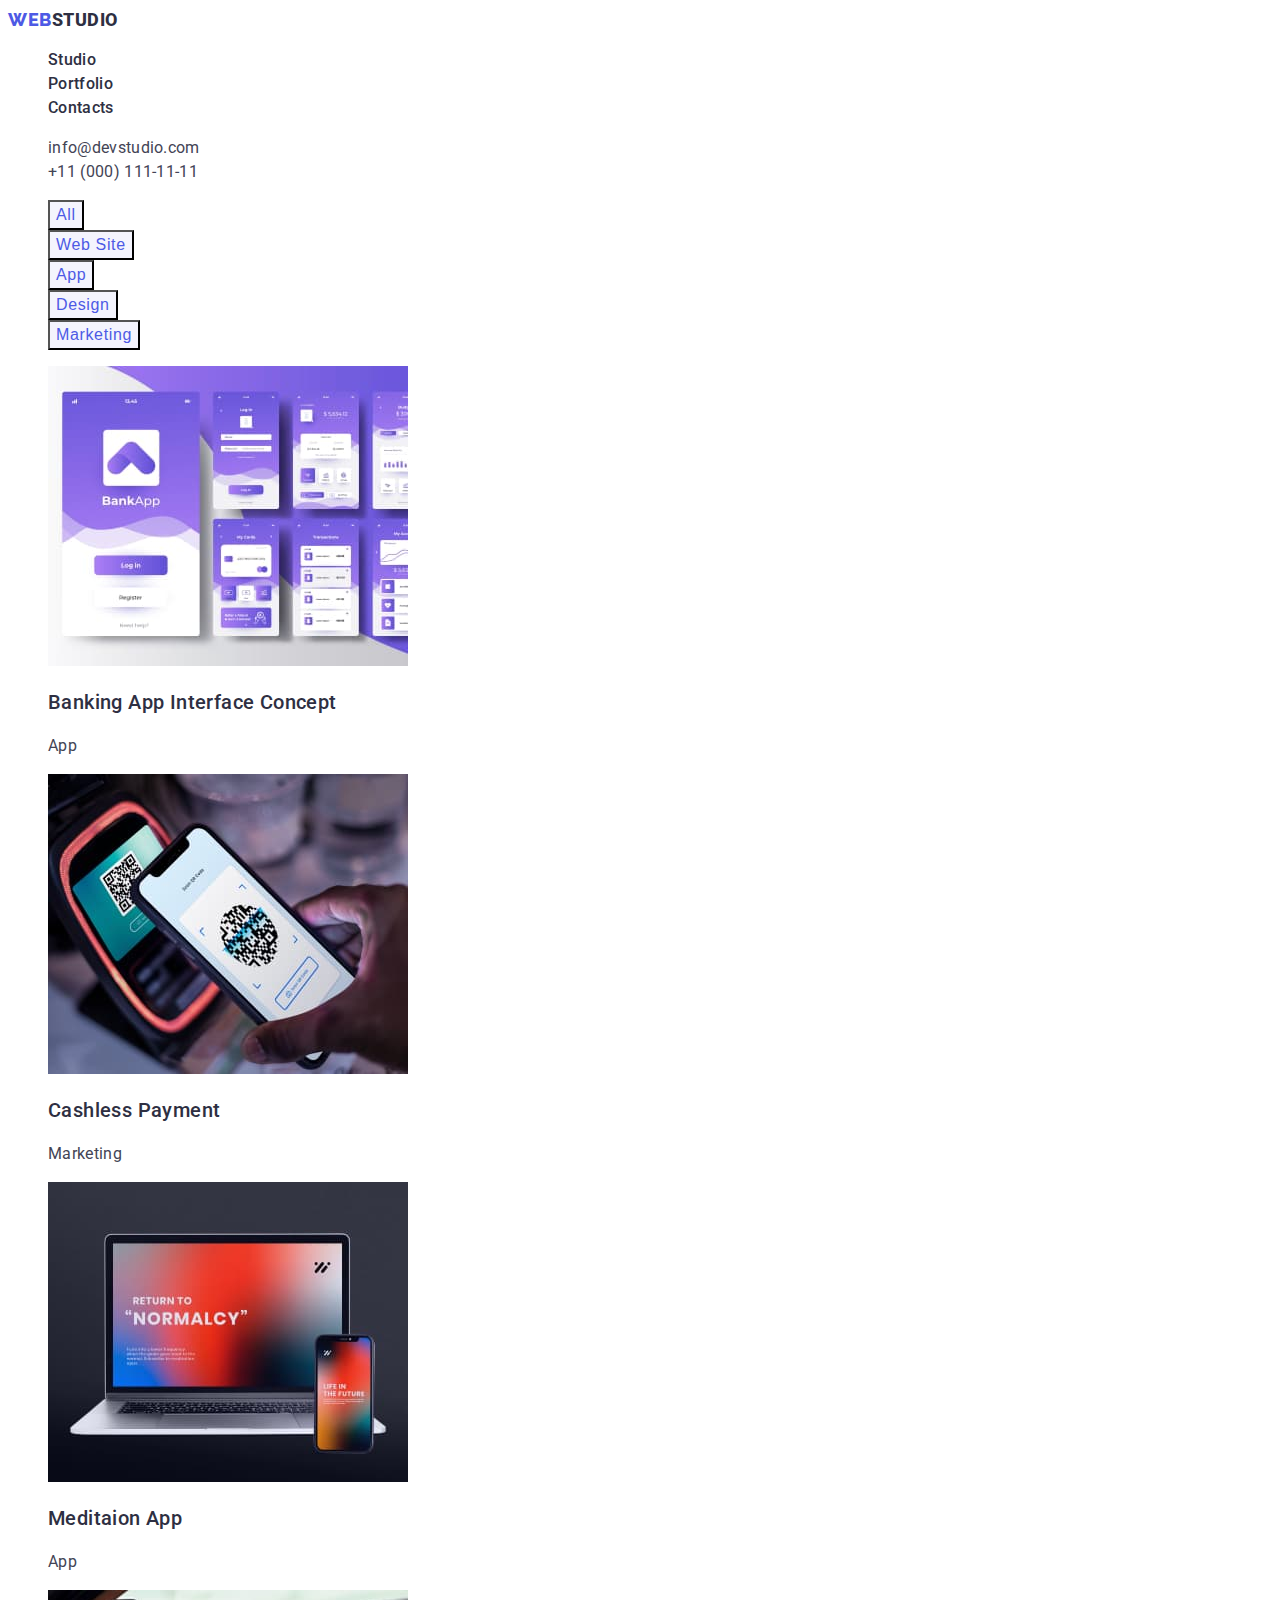
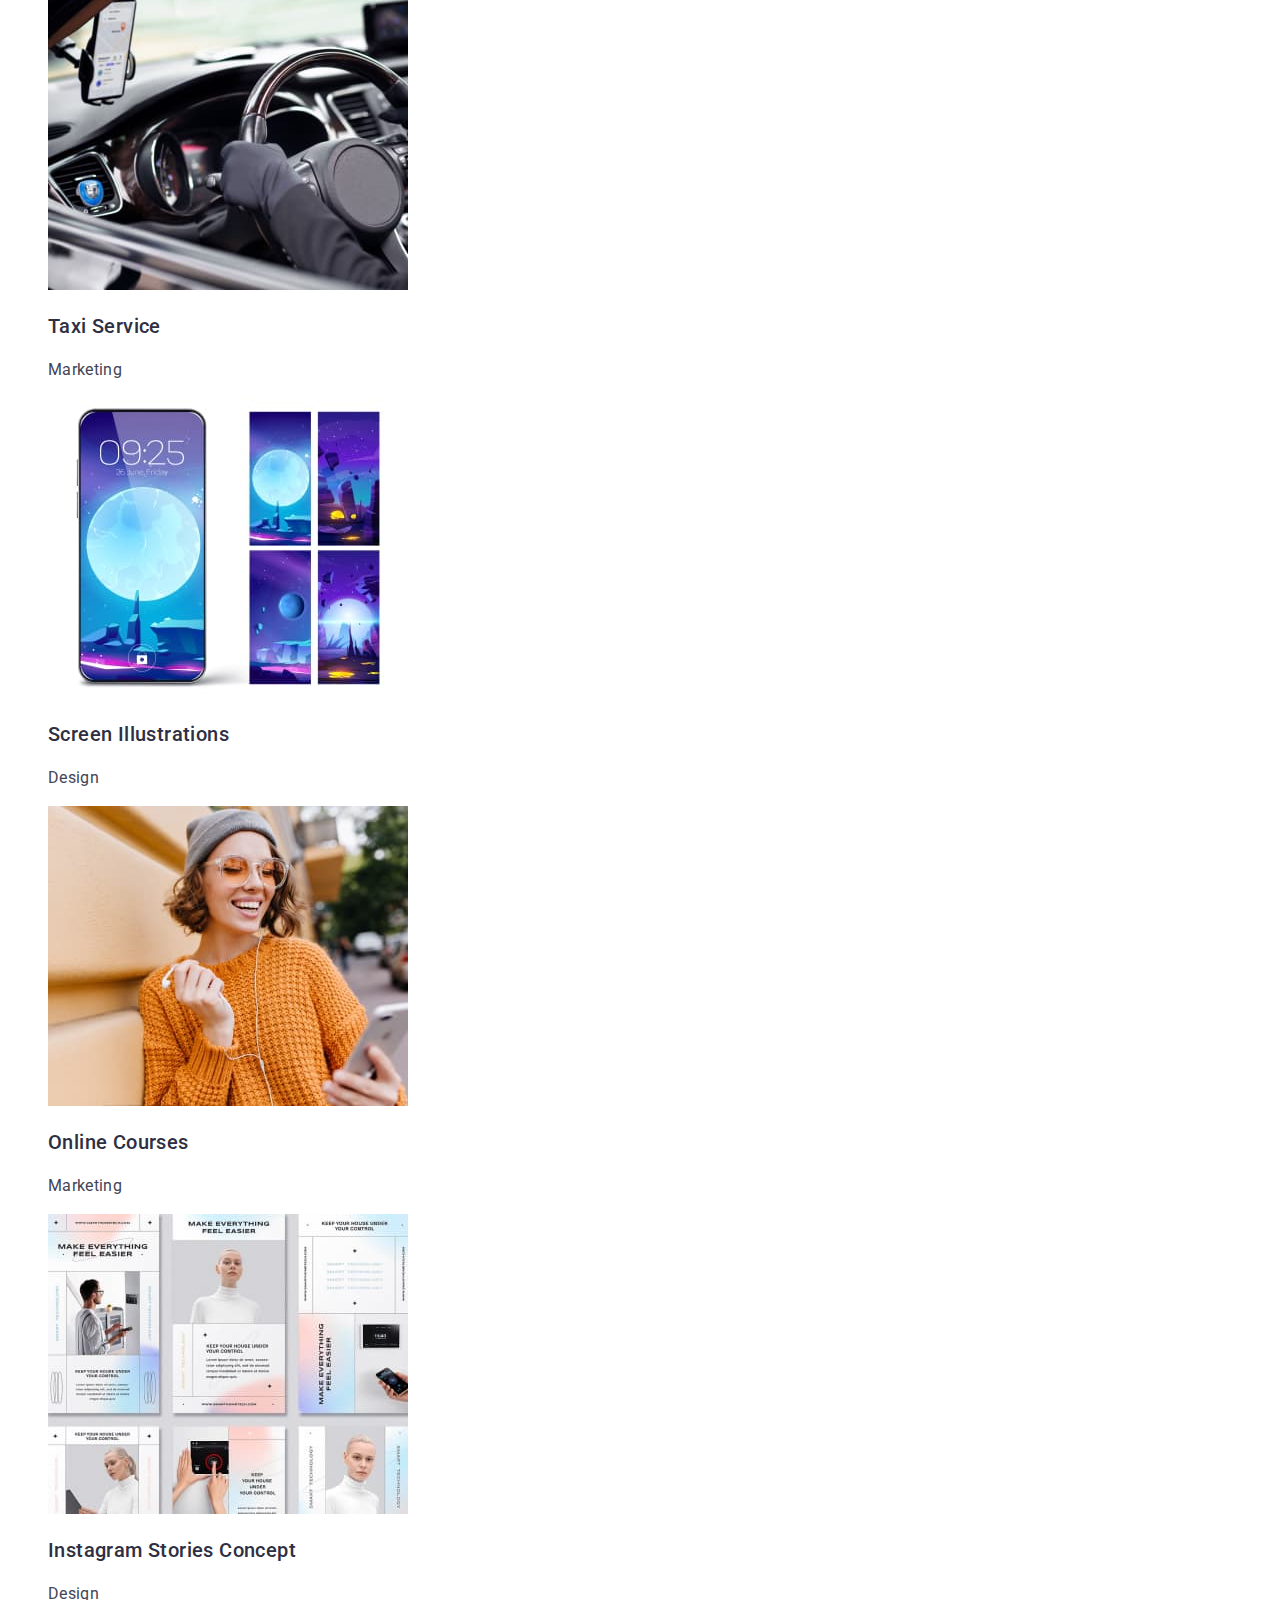
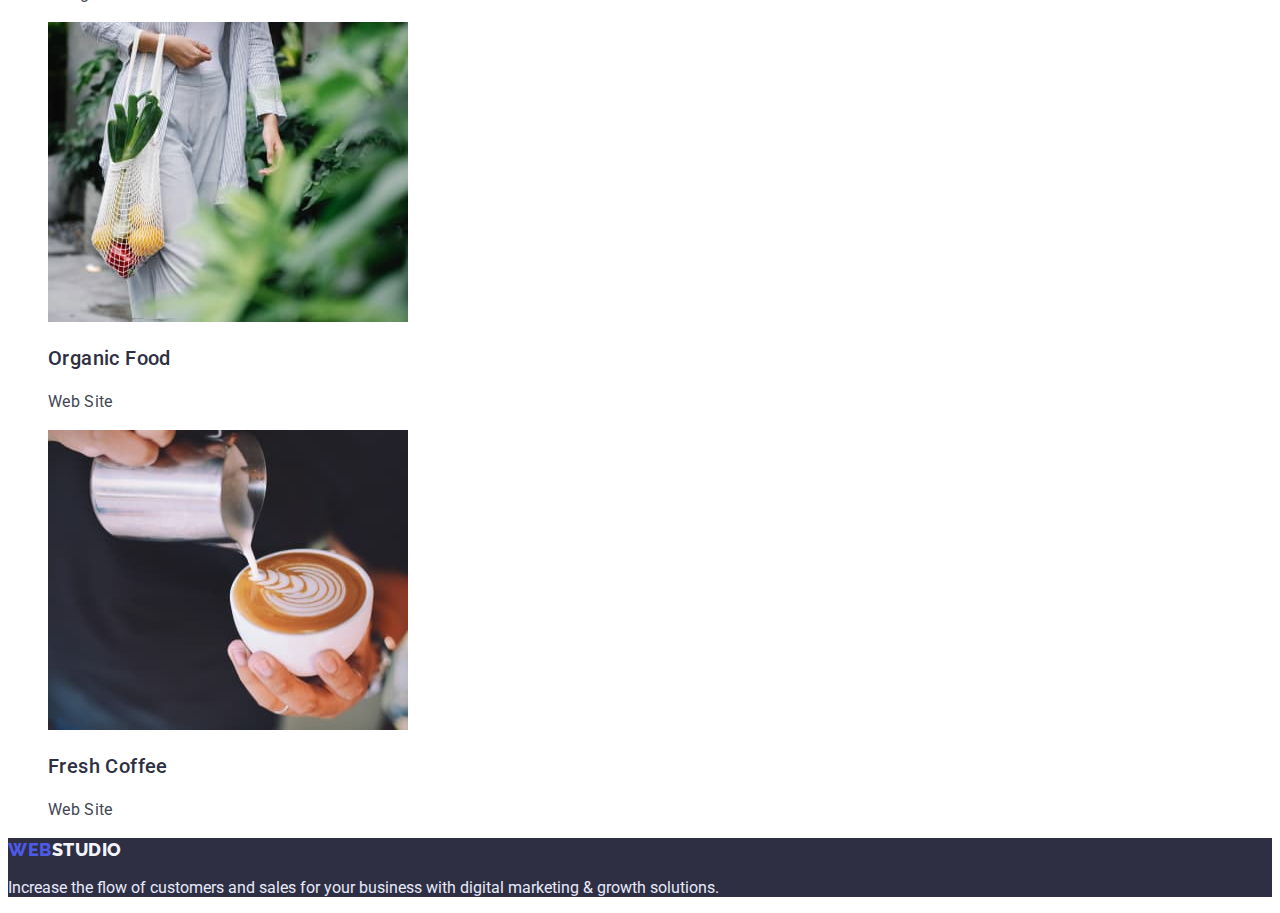
==== portfolio.html @ 6b4cdd66 "Initial commit" ====
<!DOCTYPE html>
<html lang="en">
  <head>
    <meta charset="UTF-8" />
    <meta http-equiv="X-UA-Compatible" content="IE=edge" />
    <meta name="viewport" content="width=device-width, initial-scale=1.0" />
    <title>WebStudio</title>
    <link rel="preconnect" href="https://fonts.googleapis.com" />
    <link rel="preconnect" href="https://fonts.gstatic.com" crossorigin />
    <link
      href="https://fonts.googleapis.com/css2?family=Raleway:wght@800&family=Roboto:wght@400;500;700;900&display=swap"
      rel="stylesheet"
    />
    <link rel="stylesheet" href="./css/styles.css" />
  </head>
  <body>
    <header class="main-header">
      <nav class="main-nav">
        <a class="link logo" href="./index.html">
          <span class="logo-part">Web</span>Studio</a
        >
        <ul class="menu list">
          <li class="menu-item">
            <a class="link menu-link" href="./index.html">Studio</a>
          </li>
          <li class="menu-item">
            <a class="link menu-link" href="./portfolio.html">Portfolio</a>
          </li>
          <li class="menu-item">
            <a class="link menu-link" href="">Contacts</a>
          </li>
        </ul>
      </nav>
      <address>
        <ul class="list">
          <li>
            <a class="link contact" href="mailto:info@devstudio.com"
              >info@devstudio.com</a
            >
          </li>
          <li>
            <a class="link contact" href="tel:+110001111111"
              >+11 (000) 111-11-11</a
            >
          </li>
        </ul>
      </address>
    </header>
    <main>
      <section>
        <h1 class="visually-hidden">Portfolio</h1>
        <ul class="list">
          <li><button class="portfolio-btn" type="button">All</button></li>
          <li><button class="portfolio-btn" type="button">Web Site</button></li>
          <li><button class="portfolio-btn" type="button">App</button></li>
          <li><button class="portfolio-btn" type="button">Design</button></li>
          <li>
            <button class="portfolio-btn" type="button">Marketing</button>
          </li>
        </ul>
        <ul class="list">
          <li>
            <img
              src="./images/bank.jpg"
              alt="Banking app"
              width="360"
              height="300"
            />
            <h3 class="title">Banking App Interface Concept</h3>
            <p class="description">App</p>
          </li>
          <li>
            <img
              src="./images/cash.jpg"
              alt="Smartphone in hand"
              width="360"
              height="300"
            />
            <h3 class="title">Cashless Payment</h3>
            <p class="description">Marketing</p>
          </li>
          <li>
            <img
              src="./images/meditation.jpg"
              alt="laptop and smartphone"
              width="360"
              height="300"
            />
            <h3 class="title">Meditaion App</h3>
            <p class="description">App</p>
          </li>
          <li>
            <img src="./images/taxi.jpg" alt="Taxi" width="360" height="300" />
            <h3 class="title">Taxi Service</h3>
            <p class="description">Marketing</p>
          </li>
          <li>
            <img
              src="./images/screen.jpg"
              alt="sceen smartphone"
              width="360"
              height="300"
            />
            <h3 class="title">Screen Illustrations</h3>
            <p class="description">Design</p>
          </li>
          <li>
            <img
              src="./images/online.jpg"
              alt="girl with a smartphone"
              width="360"
              height="300"
            />
            <h3 class="title">Online Courses</h3>
            <p class="description">Marketing</p>
          </li>
          <li>
            <img
              src="./images/insta.jpg"
              alt="stories Instagram"
              width="360"
              height="300"
            />
            <h3 class="title">Instagram Stories Concept</h3>
            <p class="description">Design</p>
          </li>
          <li>
            <img
              src="./images/food.jpg"
              alt="vegetables in a bag"
              width="360"
              height="300"
            />
            <h3 class="title">Organic Food</h3>
            <p class="description">Web Site</p>
          </li>
          <li>
            <img
              src="./images/coffee.jpg"
              alt="cup of coffee"
              width="360"
              height="300"
            />
            <h3 class="title">Fresh Coffee</h3>
            <p class="description">Web Site</p>
          </li>
        </ul>
      </section>
    </main>
    <footer class="footer">
      <a class="link logo-footer" href="./index.html"
        ><span class="logo-part">Web</span>Studio</a
      >
      <p class="footer-description">
        Increase the flow of customers and sales for your business with digital
        marketing & growth solutions.
      </p>
    </footer>
  </body>
</html>
---- css/styles.css ----
:root {
  --accent-color: #404bbf;
  --praimary-text-color: #2e2f42;
  --secondary-text-color: #434455;
}

.link {
  text-decoration: none;
}
.list {
  list-style: none;
}

body {
  font-family: "Roboto", sans-serif;
  color: #2e2f42;
}

.logo-part {
  font-family: "Raleway", sans-serif;
  font-weight: 800;
  font-size: 18px;
  line-height: 1.33;
  letter-spacing: 0.03em;
  text-transform: uppercase;
  color: #4d5ae5;
}
.logo {
  font-weight: 800;
  font-size: 18px;
  line-height: 1.33;
  letter-spacing: 0.03em;
  text-transform: uppercase;
  color: var(--praimary-text-color);
}
.menu-link {
  font-weight: 500;
  font-size: 16px;
  line-height: 1.5;
  letter-spacing: 0.02em;
  color: var(--praimary-text-color);
}
.contact {
  font-style: normal;
  font-size: 16px;
  line-height: 1.5;
  letter-spacing: 0.02em;
  color: var(--secondary-text-color);
}

.menu-link:hover,
.menu-link:focus {
  color: var(--accent-color);
}
.contact:hover,
.contact:focus {
  color: var(--accent-color);
}

.studio-btn {
  font-weight: 500;
  font-size: 16px;
  line-height: 1.5;
  display: flex;
  align-items: center;
  letter-spacing: 0.04em;
  color: #ffffff;
  background-color: #4d5ae5;
  cursor: pointer;
}
.studio-btn:hover,
.studio-btn:focus {
  background-color: var(--accent-color);
}

.portfolio-btn {
  font-weight: 500;
  font-size: 16px;
  line-height: 1.5;
  display: flex;
  align-items: center;
  text-align: center;
  letter-spacing: 0.04em;
  color: #4d5ae5;
  background-color: #f4f4fd;
  cursor: pointer;
}
.portfolio-btn:hover,
.portfolio-btn:focus {
  color: #ffffff;
  background-color: var(--accent-color);
}

.main-title {
  font-weight: 700;
  font-size: 56px;
  line-height: 1.07;
  text-align: center;
  letter-spacing: 0.02em;
  color: #ffffff;
}
.hero {
  background-color: var(--praimary-text-color);
}

.title {
  font-weight: 500;
  font-size: 20px;
  line-height: 1.2;
  letter-spacing: 0.02em;
  color: var(--praimary-text-color);
}
.studio-title {
  font-weight: 700;
  font-size: 36px;
  line-height: 1.11;
  text-align: center;
  letter-spacing: 0.02em;
  text-transform: capitalize;
  color: var(--praimary-text-color);
}
.description {
  font-size: 16px;
  line-height: 1.5;
  letter-spacing: 0.02em;
  color: var(--secondary-text-color);
}

.visually-hidden {
  position: absolute;
  width: 1px;
  height: 1px;
  margin: -1px;
  border: 0;
  padding: 0;
  white-space: nowrap;
  clip-path: inset(100%);
  clip: rect(0 0 0 0);
  overflow: hidden;
}
.footer {
  background-color: #2e2f42;
}
.footer-description {
  color: #e7e9fc;
}
.logo-footer {
  font-family: "Raleway";
  font-weight: 800;
  font-size: 18px;
  line-height: 21px;
  display: flex;
  align-items: center;
  letter-spacing: 0.03em;
  text-transform: uppercase;
  color: #f4f4fd;
}
.section-team {
  background-color: #f4f4fd;
}
.back-photo-team {
  background-color: #ffffff;
  box-shadow: 0px 1px 6px rgba(46, 47, 66, 0.08),
    0px 1px 1px rgba(46, 47, 66, 0.16), 0px 2px 1px rgba(46, 47, 66, 0.08);
  border-radius: 0px 0px 4px 4px;
}
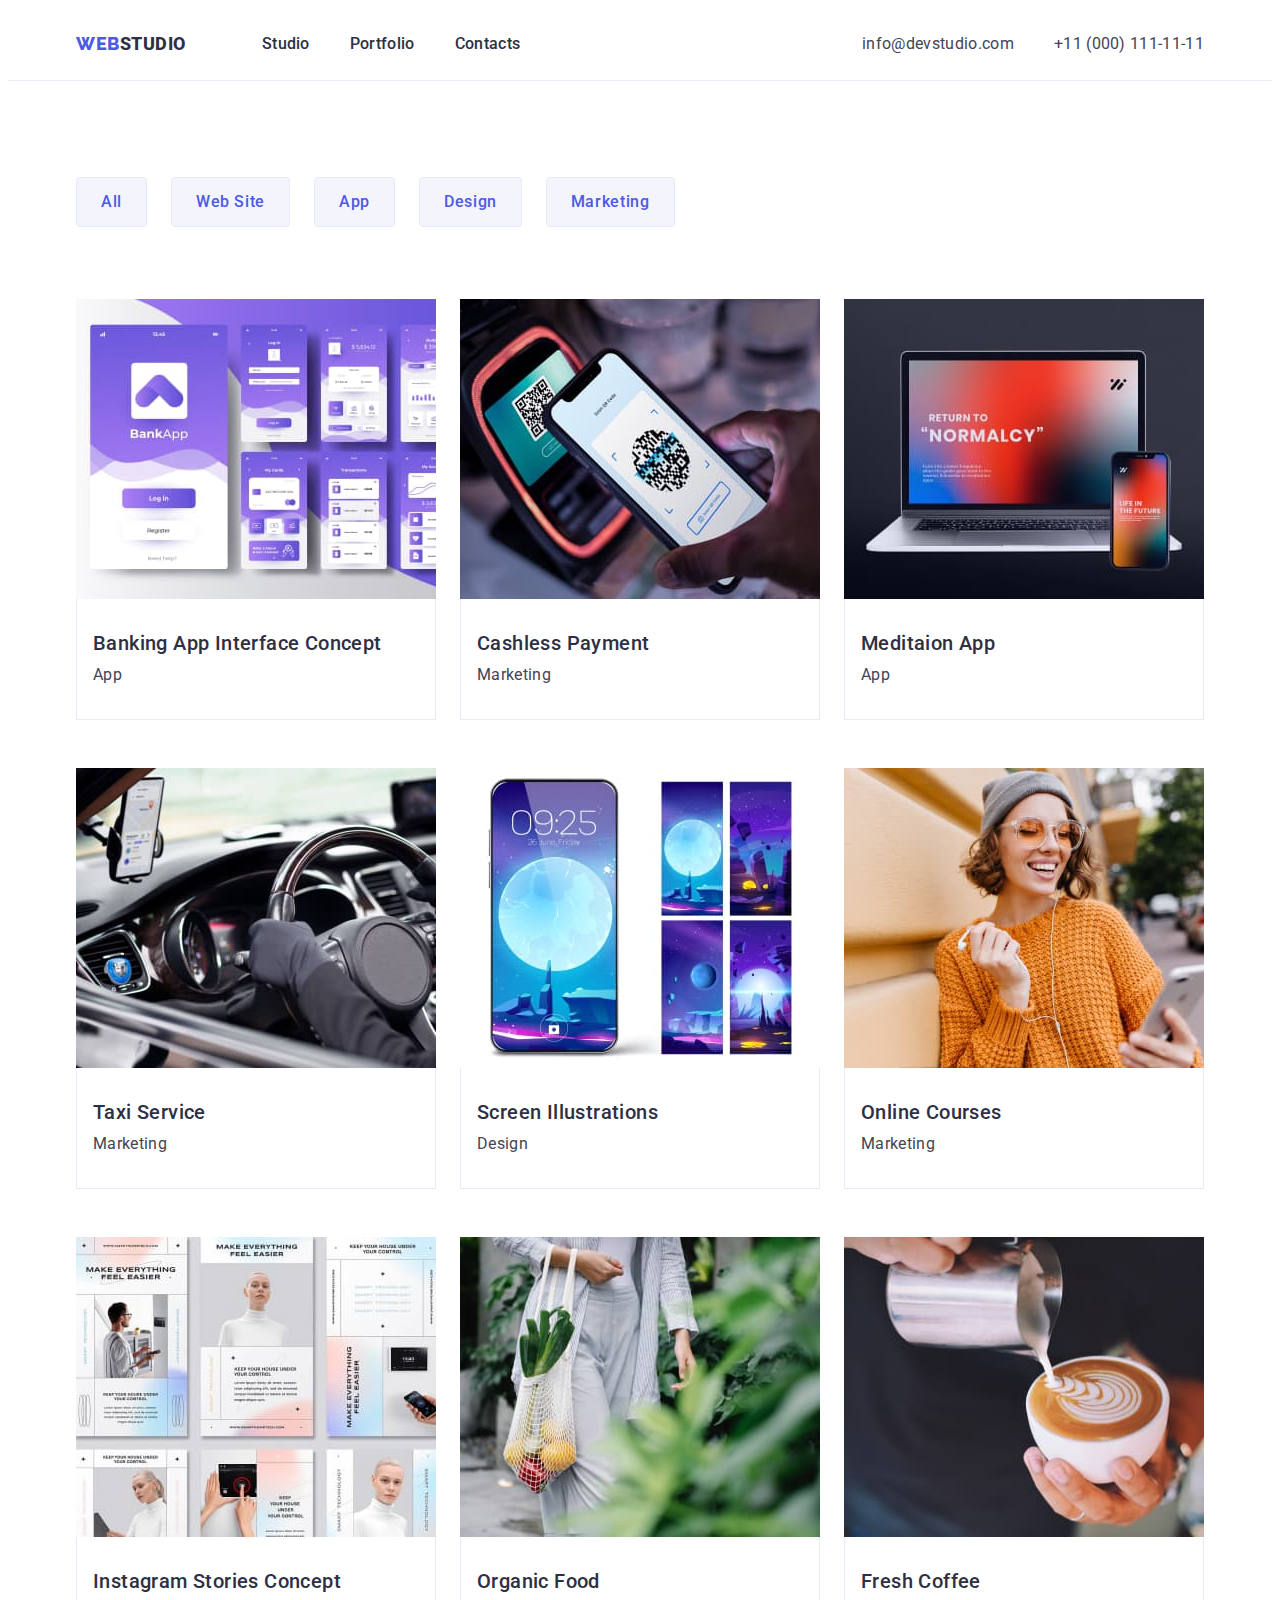
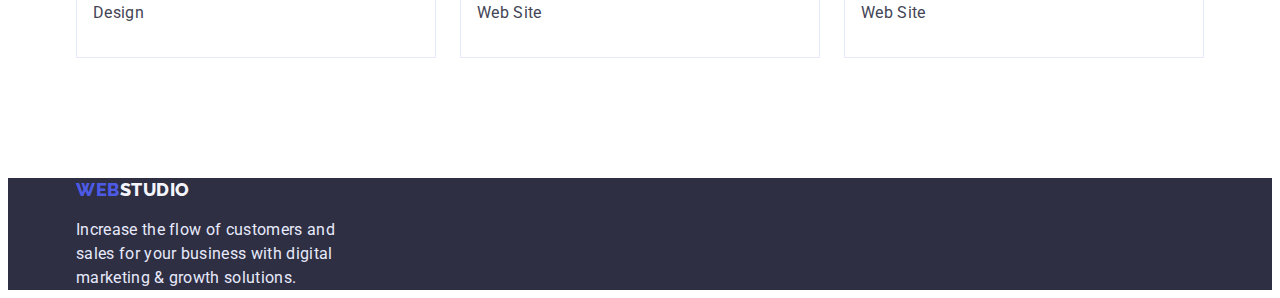
==== commit 2aa86cfe: "add page dimensions" ====
--- a/portfolio.html
+++ b/portfolio.html
@@ -15,146 +15,165 @@
   </head>
   <body>
     <header class="main-header">
-      <nav class="main-nav">
-        <a class="link logo" href="./index.html">
-          <span class="logo-part">Web</span>Studio</a
-        >
-        <ul class="menu list">
-          <li class="menu-item">
-            <a class="link menu-link" href="./index.html">Studio</a>
-          </li>
-          <li class="menu-item">
-            <a class="link menu-link" href="./portfolio.html">Portfolio</a>
-          </li>
-          <li class="menu-item">
-            <a class="link menu-link" href="">Contacts</a>
-          </li>
-        </ul>
-      </nav>
-      <address>
-        <ul class="list">
-          <li>
-            <a class="link contact" href="mailto:info@devstudio.com"
-              >info@devstudio.com</a
-            >
-          </li>
-          <li>
-            <a class="link contact" href="tel:+110001111111"
-              >+11 (000) 111-11-11</a
-            >
-          </li>
-        </ul>
-      </address>
+      <div class="container">
+        <nav class="main-nav">
+          <a class="link logo" href="./index.html">
+            <span class="logo-part">Web</span>Studio</a
+          >
+          <ul class="menu list">
+            <li class="menu-item">
+              <a class="link menu-link" href="./index.html">Studio</a>
+            </li>
+            <li class="menu-item">
+              <a class="link menu-link" href="./portfolio.html">Portfolio</a>
+            </li>
+            <li class="menu-item">
+              <a class="link menu-link" href="">Contacts</a>
+            </li>
+          </ul>
+        </nav>
+        <address class="main-address">
+          <ul class="list menu-address">
+            <li class="addres-item">
+              <a class="link contact" href="mailto:info@devstudio.com"
+                >info@devstudio.com</a
+              >
+            </li>
+            <li class="addres-item">
+              <a class="link contact" href="tel:+110001111111"
+                >+11 (000) 111-11-11</a
+              >
+            </li>
+          </ul>
+        </address>
+      </div>
     </header>
     <main>
-      <section>
-        <h1 class="visually-hidden">Portfolio</h1>
-        <ul class="list">
-          <li><button class="portfolio-btn" type="button">All</button></li>
-          <li><button class="portfolio-btn" type="button">Web Site</button></li>
-          <li><button class="portfolio-btn" type="button">App</button></li>
-          <li><button class="portfolio-btn" type="button">Design</button></li>
-          <li>
-            <button class="portfolio-btn" type="button">Marketing</button>
-          </li>
-        </ul>
-        <ul class="list">
-          <li>
-            <img
-              src="./images/bank.jpg"
-              alt="Banking app"
-              width="360"
-              height="300"
-            />
-            <h3 class="title">Banking App Interface Concept</h3>
-            <p class="description">App</p>
-          </li>
-          <li>
-            <img
-              src="./images/cash.jpg"
-              alt="Smartphone in hand"
-              width="360"
-              height="300"
-            />
-            <h3 class="title">Cashless Payment</h3>
-            <p class="description">Marketing</p>
-          </li>
-          <li>
-            <img
-              src="./images/meditation.jpg"
-              alt="laptop and smartphone"
-              width="360"
-              height="300"
-            />
-            <h3 class="title">Meditaion App</h3>
-            <p class="description">App</p>
-          </li>
-          <li>
-            <img src="./images/taxi.jpg" alt="Taxi" width="360" height="300" />
-            <h3 class="title">Taxi Service</h3>
-            <p class="description">Marketing</p>
-          </li>
-          <li>
-            <img
-              src="./images/screen.jpg"
-              alt="sceen smartphone"
-              width="360"
-              height="300"
-            />
-            <h3 class="title">Screen Illustrations</h3>
-            <p class="description">Design</p>
-          </li>
-          <li>
-            <img
-              src="./images/online.jpg"
-              alt="girl with a smartphone"
-              width="360"
-              height="300"
-            />
-            <h3 class="title">Online Courses</h3>
-            <p class="description">Marketing</p>
-          </li>
-          <li>
-            <img
-              src="./images/insta.jpg"
-              alt="stories Instagram"
-              width="360"
-              height="300"
-            />
-            <h3 class="title">Instagram Stories Concept</h3>
-            <p class="description">Design</p>
-          </li>
-          <li>
-            <img
-              src="./images/food.jpg"
-              alt="vegetables in a bag"
-              width="360"
-              height="300"
-            />
-            <h3 class="title">Organic Food</h3>
-            <p class="description">Web Site</p>
-          </li>
-          <li>
-            <img
-              src="./images/coffee.jpg"
-              alt="cup of coffee"
-              width="360"
-              height="300"
-            />
-            <h3 class="title">Fresh Coffee</h3>
-            <p class="description">Web Site</p>
-          </li>
-        </ul>
+      <section class="section-portfolio">
+        <div class="container">
+          <h1 class="visually-hidden">Portfolio</h1>
+          <ul class="prfbtn-list list">
+            <li class="prfbnt-item">
+              <button class="portfolio-btn" type="button">All</button>
+            </li>
+            <li class="prfbnt-item">
+              <button class="portfolio-btn" type="button">Web Site</button>
+            </li>
+            <li class="prfbnt-item">
+              <button class="portfolio-btn" type="button">App</button>
+            </li>
+            <li class="prfbnt-item">
+              <button class="portfolio-btn" type="button">Design</button>
+            </li>
+            <li class="prfbnt-item">
+              <button class="portfolio-btn" type="button">Marketing</button>
+            </li>
+          </ul>
+          <ul class="portfolio-list list">
+            <li class="portfolio-card">
+              <img
+                src="./images/bank.jpg"
+                alt="Banking app"
+                width="360"
+                height="300"
+              />
+              <h3 class="title-portfolio">Banking App Interface Concept</h3>
+              <p class="description-portfolio">App</p>
+            </li>
+            <li class="portfolio-card">
+              <img
+                src="./images/cash.jpg"
+                alt="Smartphone in hand"
+                width="360"
+                height="300"
+              />
+              <h3 class="title-portfolio">Cashless Payment</h3>
+              <p class="description-portfolio">Marketing</p>
+            </li>
+            <li class="portfolio-card">
+              <img
+                src="./images/meditation.jpg"
+                alt="laptop and smartphone"
+                width="360"
+                height="300"
+              />
+              <h3 class="title-portfolio">Meditaion App</h3>
+              <p class="description-portfolio">App</p>
+            </li>
+            <li class="portfolio-card">
+              <img
+                src="./images/taxi.jpg"
+                alt="Taxi"
+                width="360"
+                height="300"
+              />
+              <h3 class="title-portfolio">Taxi Service</h3>
+              <p class="description-portfolio">Marketing</p>
+            </li>
+            <li class="portfolio-card">
+              <img
+                src="./images/screen.jpg"
+                alt="sceen smartphone"
+                width="360"
+                height="300"
+              />
+              <h3 class="title-portfolio">Screen Illustrations</h3>
+              <p class="description-portfolio">Design</p>
+            </li>
+            <li class="portfolio-card">
+              <img
+                src="./images/online.jpg"
+                alt="girl with a smartphone"
+                width="360"
+                height="300"
+              />
+              <h3 class="title-portfolio">Online Courses</h3>
+              <p class="description-portfolio">Marketing</p>
+            </li>
+            <li class="portfolio-card">
+              <img
+                src="./images/insta.jpg"
+                alt="stories Instagram"
+                width="360"
+                height="300"
+              />
+              <h3 class="title-portfolio">Instagram Stories Concept</h3>
+              <p class="description-portfolio">Design</p>
+            </li>
+            <li class="portfolio-card">
+              <img
+                src="./images/food.jpg"
+                alt="vegetables in a bag"
+                width="360"
+                height="300"
+              />
+              <h3 class="title-portfolio">Organic Food</h3>
+              <p class="description-portfolio">Web Site</p>
+            </li>
+            <li class="portfolio-card">
+              <img
+                src="./images/coffee.jpg"
+                alt="cup of coffee"
+                width="360"
+                height="300"
+              />
+              <h3 class="title-portfolio">Fresh Coffee</h3>
+              <p class="description-portfolio">Web Site</p>
+            </li>
+          </ul>
+        </div>
       </section>
     </main>
     <footer class="footer">
-      <a class="link logo-footer" href="./index.html"
-        ><span class="logo-part">Web</span>Studio</a
-      >
-      <p class="footer-description">
-        Increase the flow of customers and sales for your business with digital
-        marketing & growth solutions.
-      </p>
+      <div class="container">
+        <a class="link logo-footer" href="./index.html"
+          ><span class="logo-part">Web</span>Studio</a
+        >
+        <p class="footer-description">
+          Increase the flow of customers and sales for your business with
+          digital marketing & growth solutions.
+        </p>
+      </div>
     </footer>
   </body>
 </html>
--- a/css/styles.css
+++ b/css/styles.css
@@ -3,6 +3,21 @@
   --praimary-text-color: #2e2f42;
   --secondary-text-color: #434455;
 }
+h1,h2,h3,h4,p{
+  margin-top: 0;
+  margin-bottom: 0;
+}
+ul, ol{
+  margin-top: 0;
+  margin-bottom: 0;
+  padding-left: 0;
+}
+img{
+  display: block;
+}
+button{
+  cursor: pointer;
+}
 
 .link {
   text-decoration: none;
@@ -15,7 +30,44 @@
   font-family: "Roboto", sans-serif;
   color: #2e2f42;
 }
-
+.container{
+  width: 1128px;
+  margin-left: auto;
+  margin-right: auto;
+  padding-left: 15px;
+  padding-right: 15px;
+}
+.section{
+  padding-top: 104px;
+  padding-bottom: 136px;
+}
+.main-header .container {
+display: flex;
+justify-content: space-between;
+}
+.main-header{
+  display: flex;
+  align-items: center;
+  padding-top: 24px;
+  padding-bottom: 24px;
+  border-bottom: 1px solid #E7E9FC;
+}
+.main-nav{
+  display: flex;
+  align-items: center;
+}
+.main-address{
+  display: flex;
+  align-items: center;
+}
+.menu{
+  display: flex;
+  align-items: center;
+}
+.menu-address{
+  display: flex;
+  align-items: center;
+}
 .logo-part {
   font-family: "Raleway", sans-serif;
   font-weight: 800;
@@ -32,6 +84,7 @@
   letter-spacing: 0.03em;
   text-transform: uppercase;
   color: var(--praimary-text-color);
+  margin-right: 76px;
 }
 .menu-link {
   font-weight: 500;
@@ -39,6 +92,9 @@
   line-height: 1.5;
   letter-spacing: 0.02em;
   color: var(--praimary-text-color);
+}
+.menu-item:not(:last-child){
+  margin-right: 40px;
 }
 .contact {
   font-style: normal;
@@ -46,6 +102,9 @@
   line-height: 1.5;
   letter-spacing: 0.02em;
   color: var(--secondary-text-color);
+}
+.addres-item:not(:last-child){
+  margin-right: 40px;
 }
 
 .menu-link:hover,
@@ -58,6 +117,8 @@
 }
 
 .studio-btn {
+  font-family: 'Roboto';
+font-style: normal;
   font-weight: 500;
   font-size: 16px;
   line-height: 1.5;
@@ -67,13 +128,32 @@
   color: #ffffff;
   background-color: #4d5ae5;
   cursor: pointer;
+  box-shadow: 0px 4px 4px rgba(0, 0, 0, 0.15);
+border-radius: 4px;
+
+padding: 16px 32px;
 }
 .studio-btn:hover,
 .studio-btn:focus {
   background-color: var(--accent-color);
 }
 
+.section-portfolio{
+  margin-top: 96px;
+  width: 586;
+  
+}
+.prfbtn-list{
+  display: flex;
+  flex-direction: row;
+  align-items: center;
+}
+.prfbnt-item:not(:nth-child(5)){
+  margin-right: 24px;
+}
 .portfolio-btn {
+  font-family: 'Roboto';
+font-style: normal;
   font-weight: 500;
   font-size: 16px;
   line-height: 1.5;
@@ -84,11 +164,31 @@
   color: #4d5ae5;
   background-color: #f4f4fd;
   cursor: pointer;
+  padding: 12px 24px;
+  
+border: 1px solid #E7E9FC;
+border-radius: 4px;
 }
 .portfolio-btn:hover,
 .portfolio-btn:focus {
   color: #ffffff;
   background-color: var(--accent-color);
+  box-shadow: 0px 3px 1px rgba(0, 0, 0, 0.1), 0px 2px 1px rgba(0, 0, 0, 0.08), 0px 2px 2px rgba(0, 0, 0, 0.12);
+border-radius: 4px;
+padding: 12px 24px;
+}
+
+.portfolio-list{
+  margin-top: 72px;
+  margin-bottom: 120px;
+  display: flex;
+  flex-wrap: wrap;
+}
+.portfolio-card:not(:nth-child(3n)) {
+  margin-right: 24px ;
+}
+.portfolio-card:not(:nth-last-child(-n+3)) {
+  margin-bottom: 48px ;
 }
 
 .main-title {
@@ -98,12 +198,33 @@
   text-align: center;
   letter-spacing: 0.02em;
   color: #ffffff;
+  width: 496px;
+  margin-left: auto;
+  margin-right: auto;
+  margin-bottom: 48px;
 }
 .hero {
   background-color: var(--praimary-text-color);
+  padding-top: 188px;
+  padding-bottom: 292px;
+}
+.hero-section{
+  display: flex;
+  flex-direction: column;
+  align-items: center;
 }
 
 .title {
+  font-weight: 500;
+  font-size: 20px;
+  line-height: 1.2;
+  letter-spacing: 0.02em;
+  color: var(--praimary-text-color);
+  text-align: center;
+  padding-top: 32px;
+  margin-bottom: 8px;
+}
+.title-strategies{
   font-weight: 500;
   font-size: 20px;
   line-height: 1.2;
@@ -118,12 +239,44 @@
   letter-spacing: 0.02em;
   text-transform: capitalize;
   color: var(--praimary-text-color);
+  margin-bottom: 72px;
 }
 .description {
   font-size: 16px;
   line-height: 1.5;
   letter-spacing: 0.02em;
   color: var(--secondary-text-color);
+  text-align: center;
+  padding-bottom: 32px;
+}
+.description-stategies{
+  font-size: 16px;
+  line-height: 1.5;
+  letter-spacing: 0.02em;
+  color: var(--secondary-text-color);
+}
+.description-portfolio{
+  font-size: 16px;
+  line-height: 1.5;
+  letter-spacing: 0.02em;
+  color: var(--secondary-text-color);
+  border-right: 1px solid #E7E9FC;
+  border-bottom: 1px solid #E7E9FC;
+  border-left: 1px solid #E7E9FC;
+  padding-bottom: 32px;
+  padding-left: 16px;
+}
+.title-portfolio{
+  font-weight: 500;
+  font-size: 20px;
+  line-height: 1.2;
+  letter-spacing: 0.02em;
+  color: var(--praimary-text-color);
+  border-right: 1px solid #E7E9FC;
+  border-left: 1px solid #E7E9FC;
+  padding-top: 32px;
+  padding-bottom: 8px;
+  padding-left: 16px;
 }
 
 .visually-hidden {
@@ -138,11 +291,39 @@
   clip: rect(0 0 0 0);
   overflow: hidden;
 }
+
+.strategies-list{
+  display: flex;
+}
+.strategies-card:not(:nth-child(4)){
+  margin-right: 24px;
+}
+.doing-list{
+  display: flex;
+}
+.doing-card:not(:nth-child(3)){
+    margin-right: 24px;
+  }
+.team-list{
+  display: flex;
+}
+.team-card:not(:nth-child(4)){
+  margin-right: 24px;
+}
+
+
 .footer {
   background-color: #2e2f42;
 }
 .footer-description {
+  font-family: 'Roboto';
+font-style: normal;
+font-weight: 400;
+font-size: 16px;
+line-height: 1.5;
+letter-spacing: 0.02em;
   color: #e7e9fc;
+  width: 264px;
 }
 .logo-footer {
   font-family: "Raleway";
@@ -154,6 +335,7 @@
   letter-spacing: 0.03em;
   text-transform: uppercase;
   color: #f4f4fd;
+  margin-bottom: 16px;
 }
 .section-team {
   background-color: #f4f4fd;
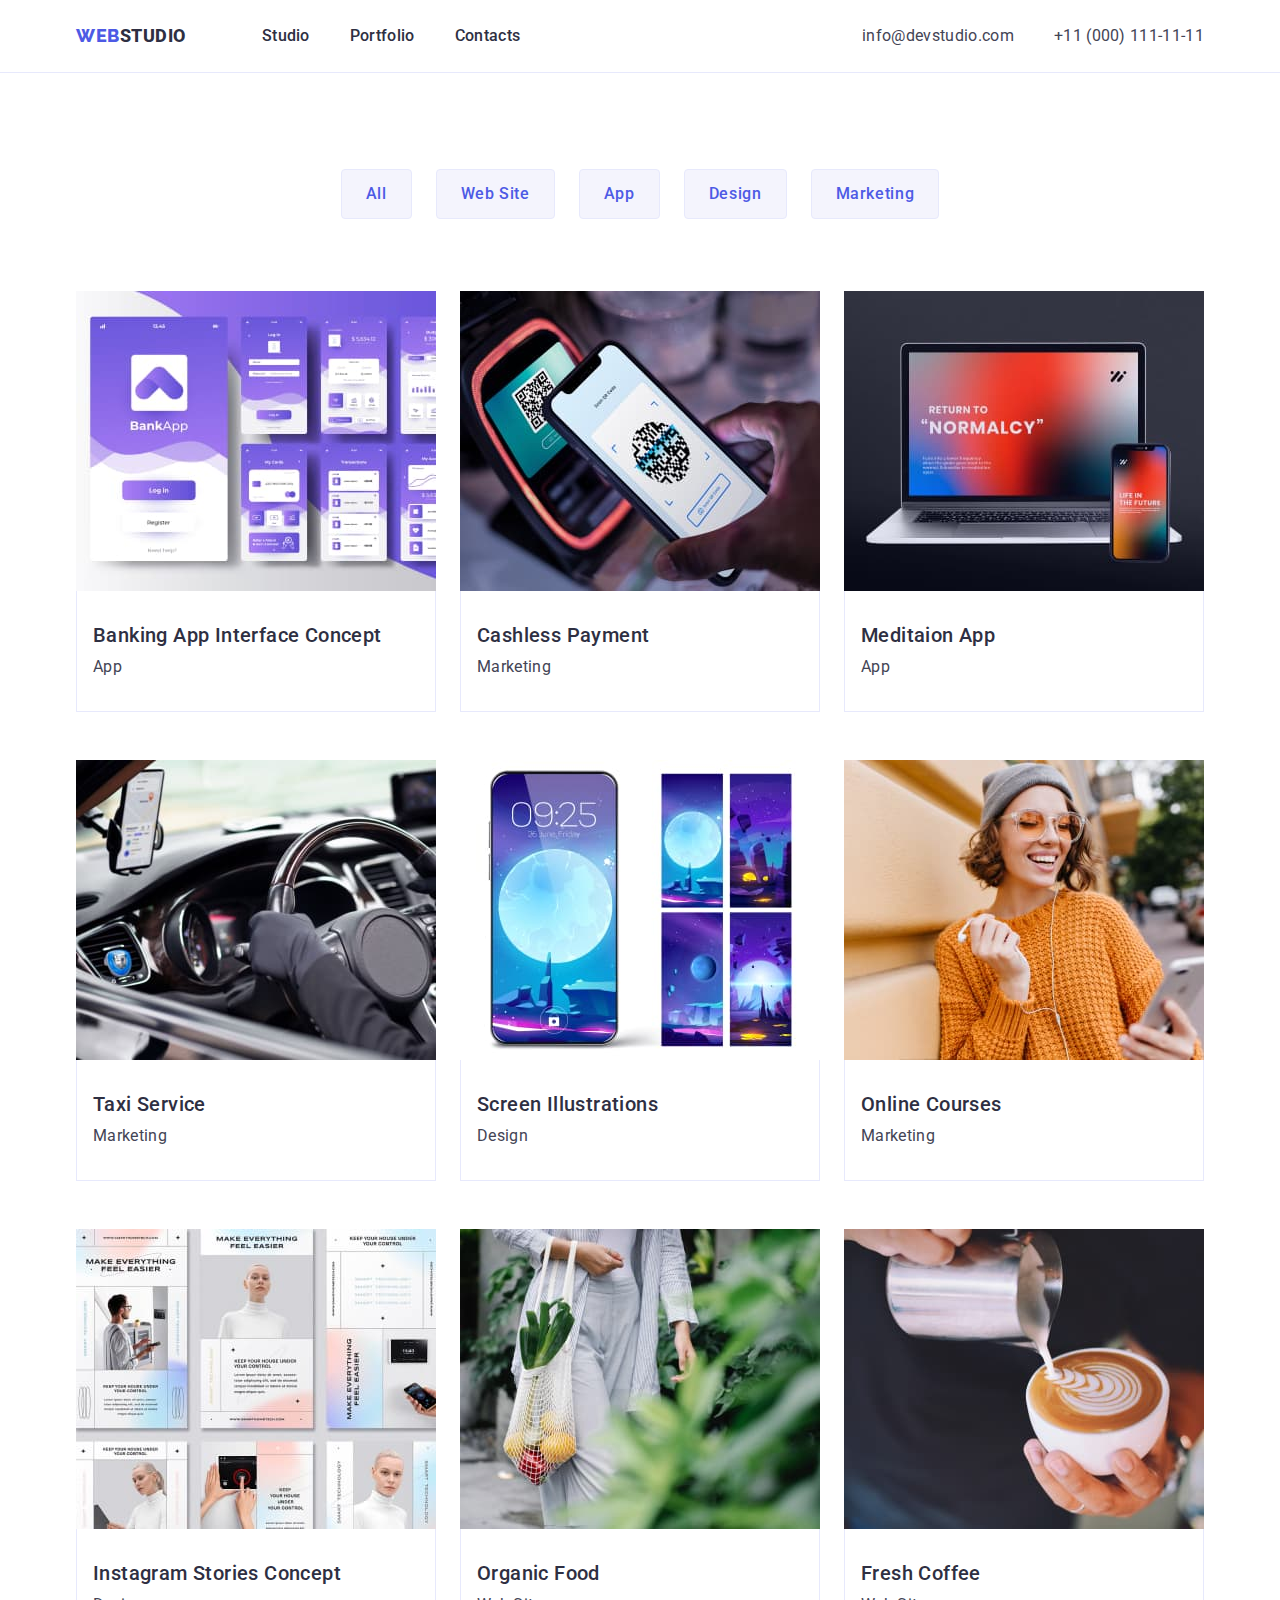
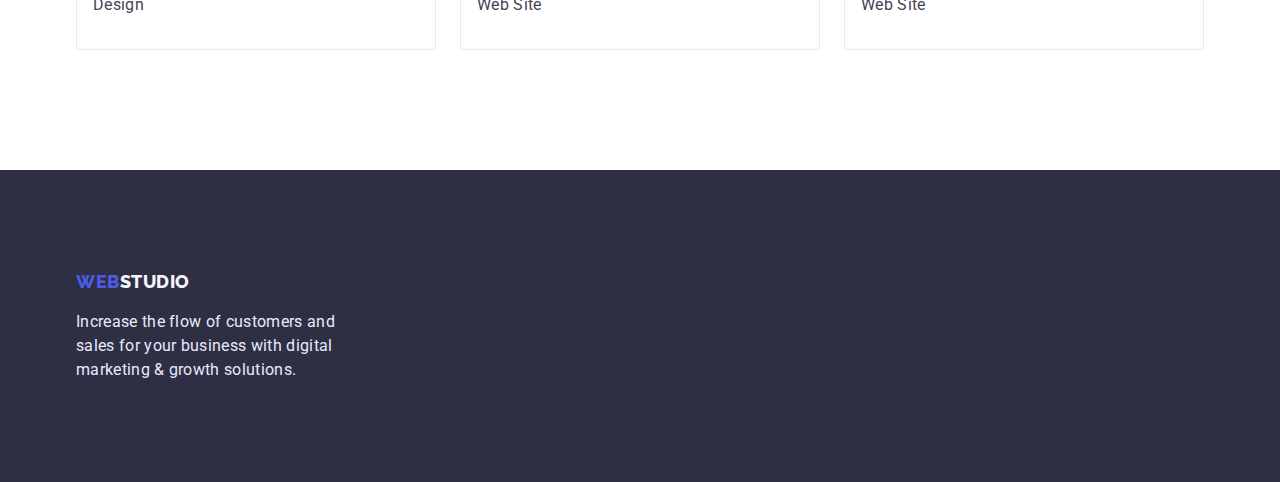
==== commit d70de93c: "revision" ====
--- a/portfolio.html
+++ b/portfolio.html
@@ -77,8 +77,10 @@
                 width="360"
                 height="300"
               />
-              <h3 class="title-portfolio">Banking App Interface Concept</h3>
-              <p class="description-portfolio">App</p>
+              <div class="portf-descr">
+                <h3 class="title-portfolio">Banking App Interface Concept</h3>
+                <p class="description-portfolio">App</p>
+              </div>
             </li>
             <li class="portfolio-card">
               <img
@@ -87,8 +89,10 @@
                 width="360"
                 height="300"
               />
-              <h3 class="title-portfolio">Cashless Payment</h3>
-              <p class="description-portfolio">Marketing</p>
+              <div class="portf-descr">
+                <h3 class="title-portfolio">Cashless Payment</h3>
+                <p class="description-portfolio">Marketing</p>
+              </div>
             </li>
             <li class="portfolio-card">
               <img
@@ -97,8 +101,10 @@
                 width="360"
                 height="300"
               />
-              <h3 class="title-portfolio">Meditaion App</h3>
-              <p class="description-portfolio">App</p>
+              <div class="portf-descr">
+                <h3 class="title-portfolio">Meditaion App</h3>
+                <p class="description-portfolio">App</p>
+              </div>
             </li>
             <li class="portfolio-card">
               <img
@@ -107,8 +113,10 @@
                 width="360"
                 height="300"
               />
-              <h3 class="title-portfolio">Taxi Service</h3>
-              <p class="description-portfolio">Marketing</p>
+              <div class="portf-descr">
+                <h3 class="title-portfolio">Taxi Service</h3>
+                <p class="description-portfolio">Marketing</p>
+              </div>
             </li>
             <li class="portfolio-card">
               <img
@@ -117,8 +125,10 @@
                 width="360"
                 height="300"
               />
-              <h3 class="title-portfolio">Screen Illustrations</h3>
-              <p class="description-portfolio">Design</p>
+              <div class="portf-descr">
+                <h3 class="title-portfolio">Screen Illustrations</h3>
+                <p class="description-portfolio">Design</p>
+              </div>
             </li>
             <li class="portfolio-card">
               <img
@@ -127,8 +137,10 @@
                 width="360"
                 height="300"
               />
-              <h3 class="title-portfolio">Online Courses</h3>
-              <p class="description-portfolio">Marketing</p>
+              <div class="portf-descr">
+                <h3 class="title-portfolio">Online Courses</h3>
+                <p class="description-portfolio">Marketing</p>
+              </div>
             </li>
             <li class="portfolio-card">
               <img
@@ -137,8 +149,10 @@
                 width="360"
                 height="300"
               />
-              <h3 class="title-portfolio">Instagram Stories Concept</h3>
-              <p class="description-portfolio">Design</p>
+              <div class="portf-descr">
+                <h3 class="title-portfolio">Instagram Stories Concept</h3>
+                <p class="description-portfolio">Design</p>
+              </div>
             </li>
             <li class="portfolio-card">
               <img
@@ -147,8 +161,10 @@
                 width="360"
                 height="300"
               />
-              <h3 class="title-portfolio">Organic Food</h3>
-              <p class="description-portfolio">Web Site</p>
+              <div class="portf-descr">
+                <h3 class="title-portfolio">Organic Food</h3>
+                <p class="description-portfolio">Web Site</p>
+              </div>
             </li>
             <li class="portfolio-card">
               <img
@@ -157,8 +173,10 @@
                 width="360"
                 height="300"
               />
-              <h3 class="title-portfolio">Fresh Coffee</h3>
-              <p class="description-portfolio">Web Site</p>
+              <div class="portf-descr">
+                <h3 class="title-portfolio">Fresh Coffee</h3>
+                <p class="description-portfolio">Web Site</p>
+              </div>
             </li>
           </ul>
         </div>
@@ -169,10 +187,12 @@
         <a class="link logo-footer" href="./index.html"
           ><span class="logo-part">Web</span>Studio</a
         >
-        <p class="footer-description">
-          Increase the flow of customers and sales for your business with
-          digital marketing & growth solutions.
-        </p>
+        <div class="footer-p">
+          <p class="footer-description">
+            Increase the flow of customers and sales for your business with
+            digital marketing & growth solutions.
+          </p>
+        </div>
       </div>
     </footer>
   </body>
--- a/css/styles.css
+++ b/css/styles.css
@@ -1,19 +1,26 @@
+*,
+*::before,
+*::after {
+  box-sizing: border-box;
+}
 :root {
   --accent-color: #404bbf;
   --praimary-text-color: #2e2f42;
   --secondary-text-color: #434455;
 }
 h1,h2,h3,h4,p{
-  margin-top: 0;
-  margin-bottom: 0;
+  margin: 0;
 }
 ul, ol{
-  margin-top: 0;
-  margin-bottom: 0;
-  padding-left: 0;
+  margin: 0;
+  padding: 0;
 }
 img{
   display: block;
+  max-width: 100%;
+  width: 100%;
+  height: auto;
+
 }
 button{
   cursor: pointer;
@@ -29,17 +36,18 @@
 body {
   font-family: "Roboto", sans-serif;
   color: #2e2f42;
+  margin: 0;
 }
 .container{
-  width: 1128px;
+  width: 1158px;
   margin-left: auto;
   margin-right: auto;
   padding-left: 15px;
   padding-right: 15px;
 }
 .section{
-  padding-top: 104px;
-  padding-bottom: 136px;
+  padding-top: 120px;
+  padding-bottom: 120px
 }
 .main-header .container {
 display: flex;
@@ -130,8 +138,8 @@
   cursor: pointer;
   box-shadow: 0px 4px 4px rgba(0, 0, 0, 0.15);
 border-radius: 4px;
-
 padding: 16px 32px;
+border: none;
 }
 .studio-btn:hover,
 .studio-btn:focus {
@@ -145,8 +153,7 @@
 }
 .prfbtn-list{
   display: flex;
-  flex-direction: row;
-  align-items: center;
+  justify-content: center;
 }
 .prfbnt-item:not(:nth-child(5)){
   margin-right: 24px;
@@ -206,7 +213,7 @@
 .hero {
   background-color: var(--praimary-text-color);
   padding-top: 188px;
-  padding-bottom: 292px;
+  padding-bottom: 188px;
 }
 .hero-section{
   display: flex;
@@ -230,6 +237,7 @@
   line-height: 1.2;
   letter-spacing: 0.02em;
   color: var(--praimary-text-color);
+  margin-bottom: 8px;
 }
 .studio-title {
   font-weight: 700;
@@ -239,7 +247,7 @@
   letter-spacing: 0.02em;
   text-transform: capitalize;
   color: var(--praimary-text-color);
-  margin-bottom: 72px;
+margin-bottom: 72px;
 }
 .description {
   font-size: 16px;
@@ -260,23 +268,24 @@
   line-height: 1.5;
   letter-spacing: 0.02em;
   color: var(--secondary-text-color);
+}
+.title-portfolio{
+  font-weight: 500;
+  font-size: 20px;
+  line-height: 1.2;
+  letter-spacing: 0.02em;
+  color: var(--praimary-text-color);
+  margin-bottom: 8px;
+  
+}
+.portf-descr{
   border-right: 1px solid #E7E9FC;
   border-bottom: 1px solid #E7E9FC;
   border-left: 1px solid #E7E9FC;
+  padding-top: 32px;
+  padding-left: 16px;
   padding-bottom: 32px;
-  padding-left: 16px;
-}
-.title-portfolio{
-  font-weight: 500;
-  font-size: 20px;
-  line-height: 1.2;
-  letter-spacing: 0.02em;
-  color: var(--praimary-text-color);
-  border-right: 1px solid #E7E9FC;
-  border-left: 1px solid #E7E9FC;
-  padding-top: 32px;
-  padding-bottom: 8px;
-  padding-left: 16px;
+
 }
 
 .visually-hidden {
@@ -298,6 +307,10 @@
 .strategies-card:not(:nth-child(4)){
   margin-right: 24px;
 }
+.strategies-card{
+  margin: 0;
+  width: 264px;
+}
 .doing-list{
   display: flex;
 }
@@ -314,6 +327,8 @@
 
 .footer {
   background-color: #2e2f42;
+  padding-top: 100px;
+  padding-bottom: 100px;
 }
 .footer-description {
   font-family: 'Roboto';
@@ -323,7 +338,10 @@
 line-height: 1.5;
 letter-spacing: 0.02em;
   color: #e7e9fc;
+}
+.footer-p{
   width: 264px;
+
 }
 .logo-footer {
   font-family: "Raleway";
